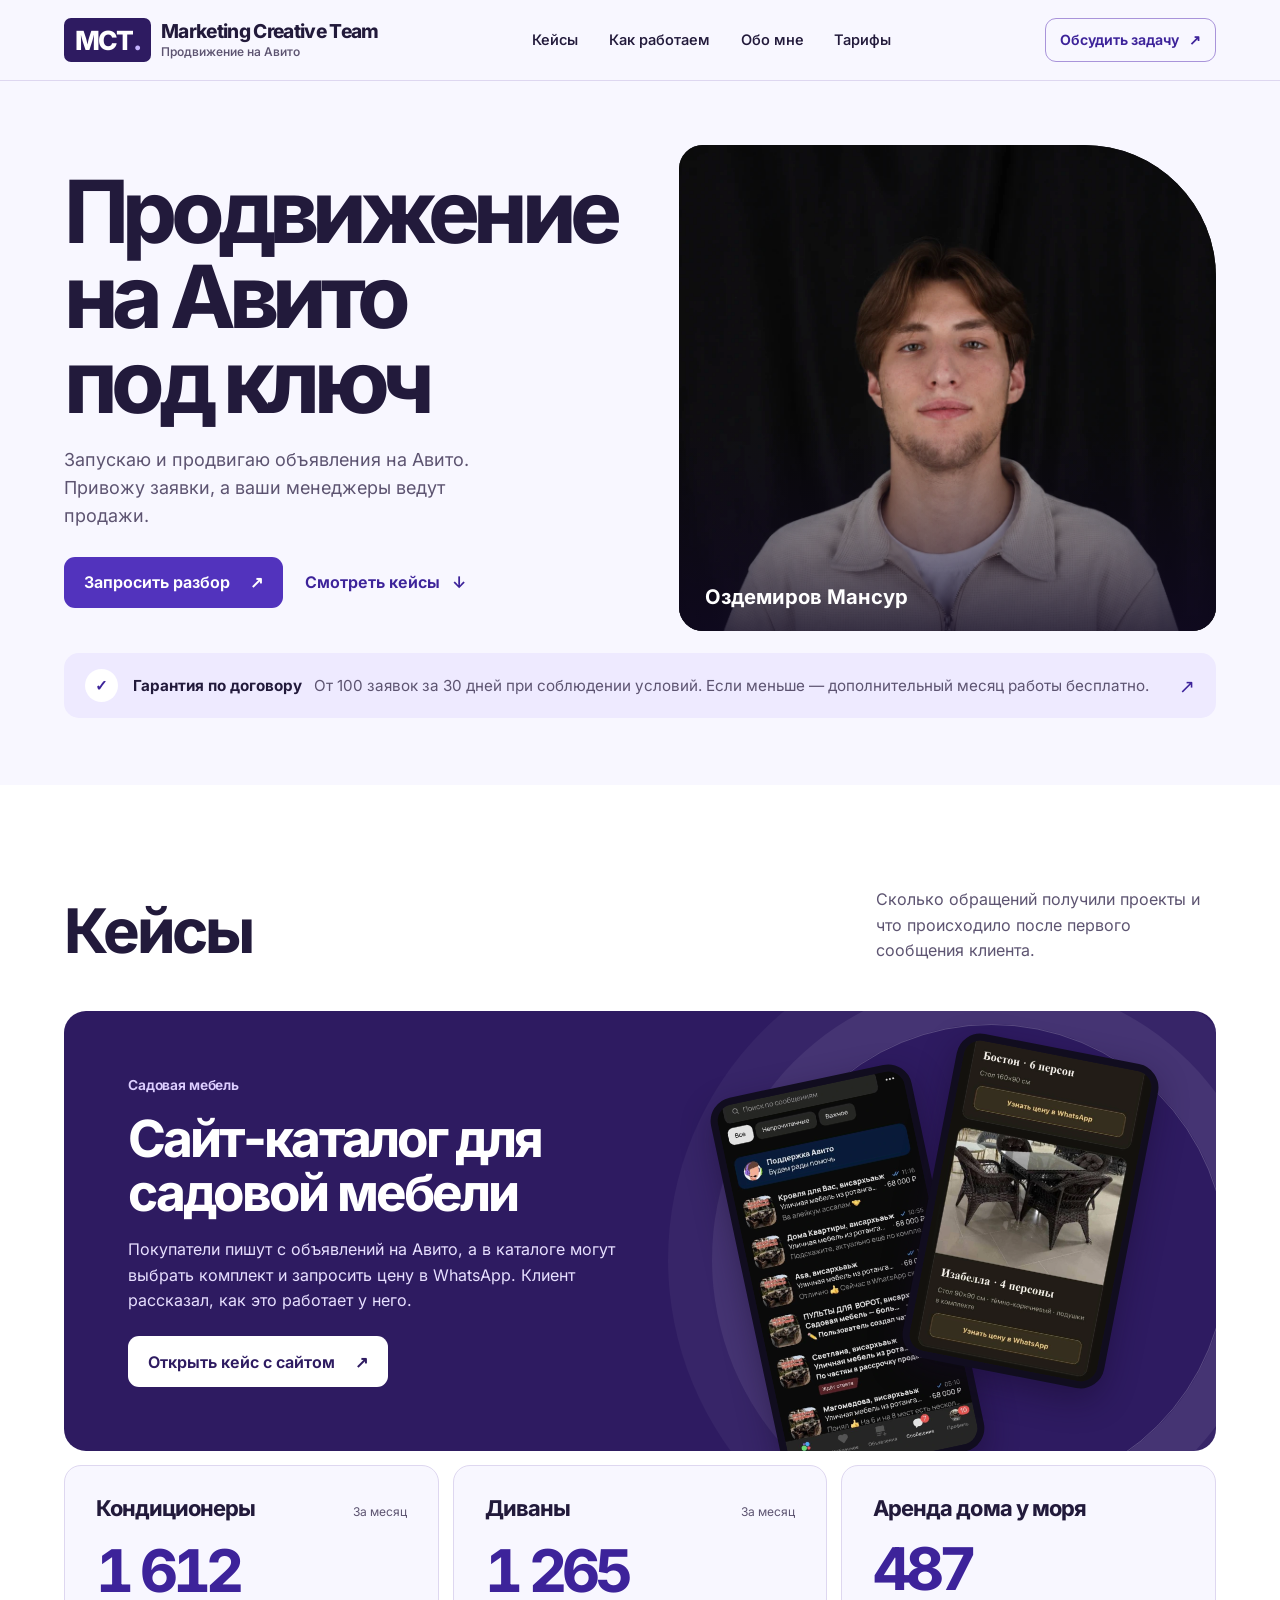
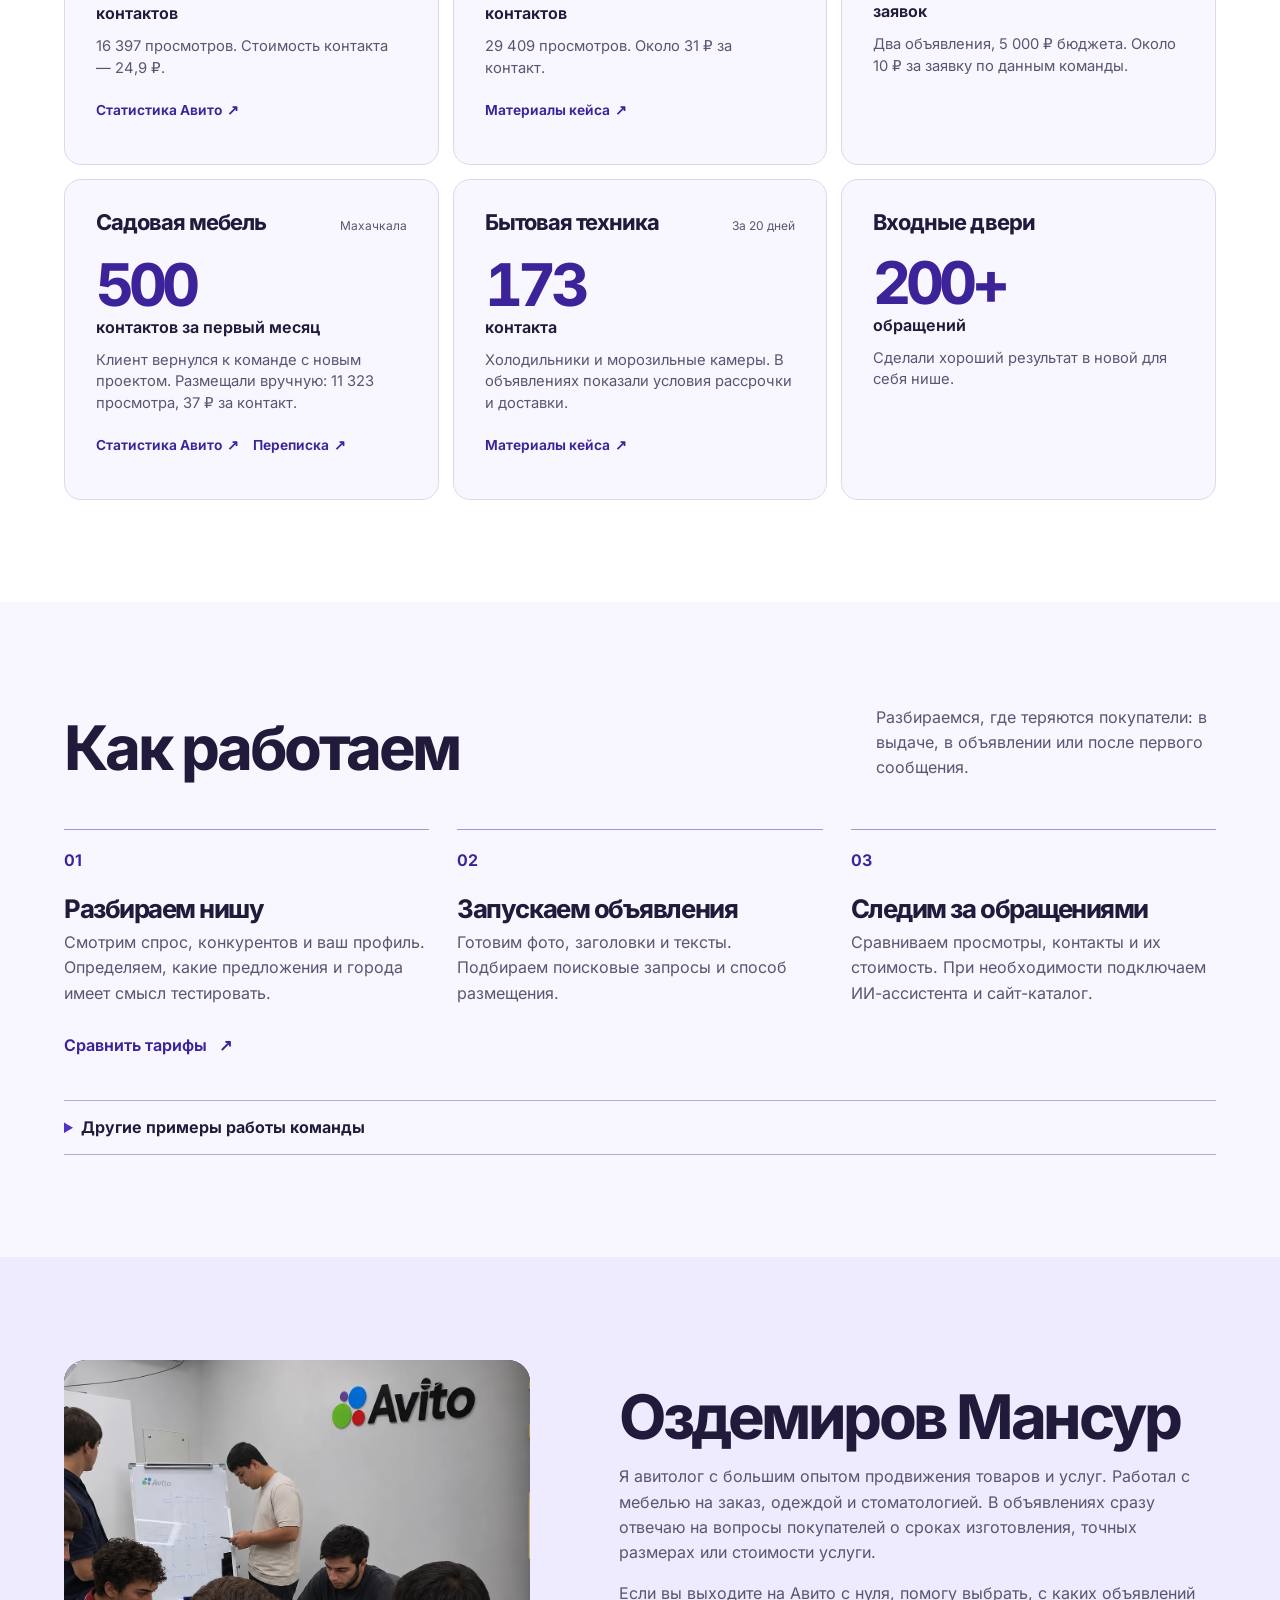
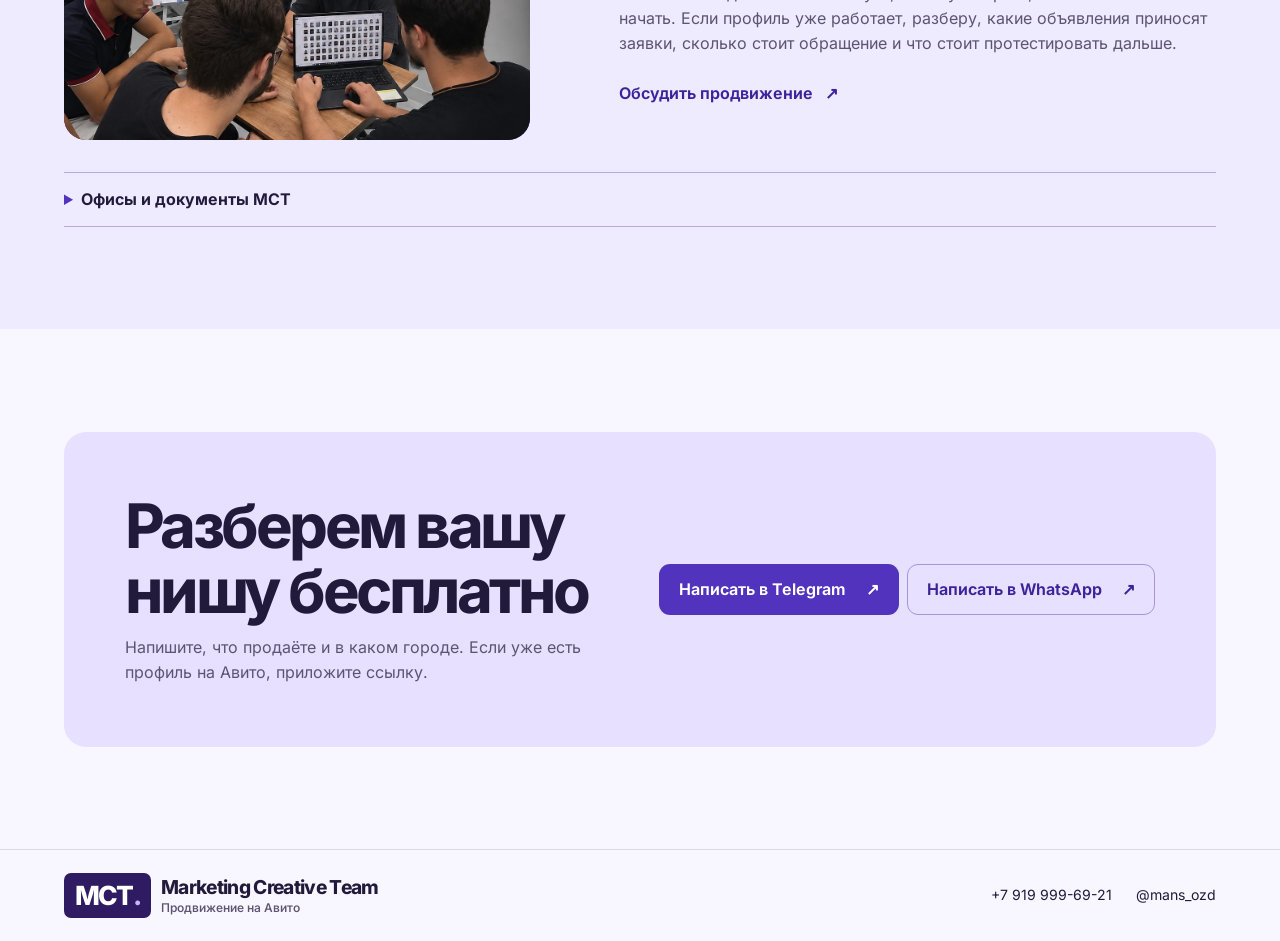
==== index.html @ f421b3e1 "Publish Marketing Creative Team website" ====
<!doctype html>
<html lang="ru">
<head>
  <meta charset="utf-8">
  <meta name="viewport" content="width=device-width, initial-scale=1">
  <meta name="description" content="Marketing Creative Team. Продвижение бизнеса на Авито, кейсы с цифрами, тарифы и бесплатный разбор ниши.">
  <meta name="theme-color" content="#f8f7ff">
  <title>Marketing Creative Team — продвижение бизнеса на Авито</title>
  <link rel="icon" href="assets/mct-contrast-icon.png" type="image/png" sizes="96x96">
  <link rel="stylesheet" href="style.css">
  <script src="site.js" defer></script>
</head>
<body>
  <a class="skip" href="#main">К содержанию</a>
  <header class="header">
    <div class="shell header-inner">
      <a class="brand" href="index.html"><span class="brand-mark" aria-hidden="true">MCT<span>.</span></span><span class="brand-name">Marketing Creative Team<small>Продвижение на Авито</small></span></a>
      <nav class="nav" aria-label="Основная навигация">
        <a href="#cases">Кейсы</a><a href="#work">Как работаем</a><a href="#about">Обо мне</a><a href="tariffs.html">Тарифы</a>
      </nav>
      <a class="button button-small button-outline header-action" href="#contact">Обсудить задачу <span aria-hidden="true">↗</span></a>
    </div>
  </header>

  <main id="main">
    <section class="shell hero" aria-labelledby="hero-title">
      <div class="hero-copy">
        <h1 id="hero-title">Продвижение<br>на Авито<br>под ключ</h1>
        <p class="hero-lead">Запускаю и продвигаю объявления на Авито. Привожу заявки, а ваши менеджеры ведут продажи.</p>
        <div class="actions">
          <a class="button" href="#contact">Запросить разбор <span aria-hidden="true">↗</span></a>
          <a class="text-link" href="#cases">Смотреть кейсы <span aria-hidden="true">↓</span></a>
        </div>
      </div>
      <figure class="hero-media">
        <img src="assets/portraits/medium-retouched.webp" width="1536" height="1024" alt="Портрет Мансура" fetchpriority="high">
        <figcaption><strong>Оздемиров Мансур</strong></figcaption>
      </figure>
      <a class="hero-guarantee" href="tariffs.html#guarantee">
        <span class="seal" aria-hidden="true">✓</span>
        <span><strong>Гарантия по договору</strong><span>От 100 заявок за 30 дней при соблюдении условий. Если меньше — дополнительный месяц работы бесплатно.</span></span>
        <span class="guarantee-arrow" aria-hidden="true">↗</span>
      </a>
    </section>

    <section class="cases-band" id="cases" aria-labelledby="cases-title">
      <div class="shell section">
        <div class="section-head">
          <h2 id="cases-title">Кейсы</h2>
          <p>Сколько обращений получили проекты и что происходило после первого сообщения клиента.</p>
        </div>

        <article class="feature">
          <div class="feature-copy">
            <p class="label">Садовая мебель</p>
            <h3>Сайт-каталог для садовой мебели</h3>
            <p>Покупатели пишут с объявлений на Авито, а в каталоге могут выбрать комплект и запросить цену в WhatsApp. Клиент рассказал, как это работает у него.</p>
            <a class="button button-light" href="showcase.html">Открыть кейс с сайтом <span aria-hidden="true">↗</span></a>
          </div>
          <div class="feature-art" aria-hidden="true">
            <span class="device device-chat"><img src="assets/cases/06.webp" width="600" height="1198" alt="" loading="lazy"></span>
            <span class="device device-site"><img src="assets/cases/07.webp" width="600" height="992" alt="" loading="lazy"></span>
          </div>
        </article>

        <div class="case-grid">
          <article class="case-card">
            <div class="case-top"><h3>Кондиционеры</h3><span>За месяц</span></div>
            <p class="metric">1 612</p><p class="metric-label">контактов</p>
            <p class="case-caption">16 397 просмотров. Стоимость контакта — 24,9 ₽.</p>
            <a class="text-link" data-evidence href="assets/cases/01.webp" data-caption="Кондиционеры. Статистика Авито">Статистика Авито <span aria-hidden="true">↗</span></a>
          </article>
          <article class="case-card">
            <div class="case-top"><h3>Диваны</h3><span>За месяц</span></div>
            <p class="metric">1 265</p><p class="metric-label">контактов</p>
            <p class="case-caption">29 409 просмотров. Около 31 ₽ за контакт.</p>
            <a class="text-link" data-evidence href="assets/cases/02.webp" data-caption="Диваны. Сводка по проекту">Материалы кейса <span aria-hidden="true">↗</span></a>
          </article>
          <article class="case-card">
            <div class="case-top"><h3>Аренда дома у моря</h3></div>
            <p class="metric">487</p><p class="metric-label">заявок</p>
            <p class="case-caption">Два объявления, 5 000 ₽ бюджета. Около 10 ₽ за заявку по данным команды.</p>
          </article>
          <article class="case-card">
            <div class="case-top"><h3>Садовая мебель</h3><span>Махачкала</span></div>
            <p class="metric">500</p><p class="metric-label">контактов за первый месяц</p>
            <p class="case-caption">Клиент вернулся к команде с новым проектом. Размещали вручную: 11 323 просмотра, 37 ₽ за контакт.</p>
            <div class="case-links">
              <a class="text-link" data-evidence href="assets/cases/04.webp" data-caption="Садовая мебель в Махачкале. Статистика за месяц">Статистика Авито <span aria-hidden="true">↗</span></a>
              <a class="text-link" data-evidence href="assets/cases/05.webp" data-caption="Переписка с клиентом, который вернулся с новым проектом">Переписка <span aria-hidden="true">↗</span></a>
            </div>
          </article>
          <article class="case-card">
            <div class="case-top"><h3>Бытовая техника</h3><span>За 20 дней</span></div>
            <p class="metric">173</p><p class="metric-label">контакта</p>
            <p class="case-caption">Холодильники и морозильные камеры. В объявлениях показали условия рассрочки и доставки.</p>
            <a class="text-link" data-evidence href="assets/cases/03.webp" data-caption="Бытовая техника. Объявление и сообщения на Авито">Материалы кейса <span aria-hidden="true">↗</span></a>
          </article>
          <article class="case-card">
            <div class="case-top"><h3>Входные двери</h3></div>
            <p class="metric">200+</p><p class="metric-label">обращений</p>
            <p class="case-caption">Сделали хороший результат в новой для себя нише.</p>
          </article>
        </div>
      </div>
    </section>

    <section class="shell section work" id="work" aria-labelledby="work-title">
      <div class="section-head">
        <h2 id="work-title">Как работаем</h2>
        <p>Разбираемся, где теряются покупатели: в выдаче, в объявлении или после первого сообщения.</p>
      </div>
      <ol class="steps">
        <li><h3>Разбираем нишу</h3><p>Смотрим спрос, конкурентов и ваш профиль. Определяем, какие предложения и города имеет смысл тестировать.</p></li>
        <li><h3>Запускаем объявления</h3><p>Готовим фото, заголовки и тексты. Подбираем поисковые запросы и способ размещения.</p></li>
        <li><h3>Следим за обращениями</h3><p>Сравниваем просмотры, контакты и их стоимость. При необходимости подключаем ИИ-ассистента и сайт-каталог.</p></li>
      </ol>
      <a class="text-link" href="tariffs.html">Сравнить тарифы <span aria-hidden="true">↗</span></a>
      <details class="team-archive work-examples">
        <summary>Другие примеры работы команды</summary>
        <div class="archive-grid">
          <a data-evidence href="assets/cases/10.webp" data-caption="Ответы ассистента о комплектации"><img src="assets/cases/10.webp" width="600" height="754" alt="" loading="lazy"><span>Ответы о комплектации</span></a>
          <a data-evidence href="assets/cases/11.webp" data-caption="Ответ о модели с контактом продавца в WhatsApp"><img src="assets/cases/11.webp" width="600" height="530" alt="" loading="lazy"><span>Переход в WhatsApp</span></a>
          <a data-evidence href="assets/cases/18.webp" data-caption="Сайт с вариантами связи и адресом магазина"><img src="assets/cases/18.webp" width="600" height="979" alt="" loading="lazy"><span>Контакты на сайте</span></a>
        </div>
      </details>
    </section>

    <section class="about-band" id="about" aria-labelledby="about-title">
      <div class="shell section">
        <div class="about">
          <figure class="about-team"><img src="assets/team-office.webp" width="1148" height="1370" alt="Команда МСТ за работой в офисе" loading="lazy"></figure>
          <div class="about-copy">
            <h2 id="about-title">Оздемиров Мансур</h2>
            <p>Я авитолог с большим опытом продвижения товаров и услуг. Работал с мебелью на заказ, одеждой и стоматологией. В объявлениях сразу отвечаю на вопросы покупателей о сроках изготовления, точных размерах или стоимости услуги.</p>
            <p>Если вы выходите на Авито с нуля, помогу выбрать, с каких объявлений начать. Если профиль уже работает, разберу, какие объявления приносят заявки, сколько стоит обращение и что стоит протестировать дальше.</p>
            <a class="text-link" href="#contact">Обсудить продвижение <span aria-hidden="true">↗</span></a>
          </div>
        </div>
        <details class="team-archive">
          <summary>Офисы и документы МСТ</summary>
          <div class="archive-grid">
            <a data-evidence href="assets/cases/12.webp" data-caption="Офис команды МСТ"><img src="assets/cases/12.webp" width="900" height="1200" alt="" loading="lazy"><span>Офис МСТ</span></a>
            <a data-evidence href="assets/cases/09.webp" data-caption="Сертификаты и благодарности в офисе команды МСТ"><img src="assets/cases/09.webp" width="800" height="450" alt="" loading="lazy"><span>Сертификаты в офисе</span></a>
            <a data-evidence href="assets/cases/16.webp" data-caption="Благодарность от «Капитал Строй» команде МСТ"><img src="assets/cases/16.webp" width="600" height="1066" alt="" loading="lazy"><span>Благодарность МСТ</span></a>
            <a data-evidence href="assets/certificate-sample.webp" data-caption="Образец сертификата с именем «Оздемиров Мансур»"><img src="assets/certificate-sample.webp" width="1677" height="938" alt="" loading="lazy"><span>Образец сертификата</span></a>
          </div>
          <p class="archive-addresses">Махачкала, проспект Имама Шамиля, 4/1. Хасавюрт, улица Датуева, 38.</p>
        </details>
      </div>
    </section>

    <section class="shell section" id="contact" aria-labelledby="contact-title">
      <div class="contact">
        <div class="contact-copy">
          <h2 id="contact-title">Разберем вашу нишу бесплатно</h2>
          <p>Напишите, что продаёте и в каком городе. Если уже есть профиль на Авито, приложите ссылку.</p>
        </div>
        <div class="actions">
          <a class="button" href="https://t.me/mans_ozd">Написать в Telegram <span aria-hidden="true">↗</span></a>
          <a class="button button-outline" href="https://wa.me/79199996921?text=Здравствуйте!%20Хочу%20бесплатный%20разбор%20ниши">Написать в WhatsApp <span aria-hidden="true">↗</span></a>
        </div>
      </div>
    </section>
  </main>
  <footer class="footer">
    <div class="shell footer-inner">
      <a class="brand" href="index.html"><span class="brand-mark" aria-hidden="true">MCT<span>.</span></span><span class="brand-name">Marketing Creative Team<small>Продвижение на Авито</small></span></a>
      <a href="tel:+79199996921">+7 919 999-69-21</a>
      <a href="https://t.me/mans_ozd">@mans_ozd</a>
    </div>
  </footer>
</body>
</html>
---- style.css ----
@font-face {
  font-family: Inter;
  src: url("assets/fonts/inter-cyrillic.woff2") format("woff2");
  font-style: normal;
  font-weight: 400 800;
  font-display: swap;
  unicode-range: U+0301, U+0400-045F, U+0490-0491, U+04B0-04B1, U+2116;
}

@font-face {
  font-family: Inter;
  src: url("assets/fonts/inter-latin.woff2") format("woff2");
  font-style: normal;
  font-weight: 400 800;
  font-display: swap;
  unicode-range: U+0000-00FF, U+0131, U+0152-0153, U+02BB-02BC, U+02C6, U+02DA, U+02DC, U+0304, U+0308, U+0329, U+2000-206F, U+20A0-20CF, U+2122, U+2191, U+2193, U+2212, U+2215, U+FEFF, U+FFFD;
}

:root {
  color-scheme: light;
  --paper: #f8f7ff;
  --white: #fff;
  --ink: #221a3b;
  --muted: #5d5471;
  --violet: #5233bd;
  --violet-deep: #3d239a;
  --lavender: #e7e0ff;
  --wash: #eeeaff;
  --line: #ded7f0;
  --plum: #2e1b61;
  --shell: 1240px;
  --gutter: clamp(20px, 5vw, 72px);
  --section: clamp(62px, 8vw, 112px);
  font: 400 16px/1.58 Inter, Arial, sans-serif;
  color: var(--ink);
  background: var(--paper);
}

*, *::before, *::after { box-sizing: border-box; }
body { margin: 0; }
img { display: block; max-width: 100%; }
figure, p, h1, h2, h3, dl, dd { margin: 0; }
a { color: inherit; text-decoration: none; }
button { font: inherit; cursor: pointer; }
:focus-visible { outline: 3px solid var(--violet); outline-offset: 5px; }
[id] { scroll-margin-top: 24px; }
h1, h2, h3 { font-weight: 740; letter-spacing: -.057em; line-height: 1.06; }
h2 { font-size: clamp(2.2rem, 4.8vw, 4.3rem); }
h3 { font-size: clamp(1.2rem, 2vw, 1.65rem); }
p { max-width: 60ch; }

.shell { width: min(var(--shell), calc(100% - 2 * var(--gutter))); margin-inline: auto; }
.section { padding-block: var(--section); }
.skip {
  position: absolute;
  z-index: 3;
  top: 12px;
  left: 12px;
  padding: 10px 16px;
  transform: translateY(-160%);
  background: var(--white);
}
.skip:focus { transform: none; }
.header { border-bottom: 1px solid var(--line); }
.header-inner, .footer-inner { display: flex; align-items: center; gap: 24px; }
.header-inner { min-height: 80px; justify-content: space-between; }
.brand { display: inline-flex; align-items: center; gap: 10px; min-height: 44px; }
.brand-mark {
  flex: none;
  padding: .35em .4em;
  border-radius: 7px;
  background: var(--plum);
  color: var(--white);
  font-size: clamp(1.25rem, 2.4vw, 1.65rem);
  font-weight: 800;
  line-height: 1;
  letter-spacing: -.075em;
  white-space: nowrap;
}
.brand-mark > span { padding-left: .07em; color: #c5b4ff; }
.brand-name { font-size: clamp(1rem, 1.8vw, 1.2rem); line-height: 1.05; letter-spacing: -.035em; font-weight: 760; }
.brand small { display: block; margin-top: 4px; font-size: .75rem; line-height: 1.15; letter-spacing: normal; font-weight: 550; color: var(--muted); }
.nav { display: flex; align-items: center; gap: clamp(12px, 2.4vw, 36px); font-weight: 550; font-size: .91rem; }
.nav a { display: inline-flex; align-items: center; min-height: 44px; }
.nav a:hover, .nav [aria-current], .footer a:hover { color: var(--violet); }

.button, .text-link, .back-link { display: inline-flex; align-items: center; gap: 12px; width: fit-content; min-height: 44px; font-weight: 650; }
.button {
  justify-content: space-between;
  gap: 20px;
  padding: 13px 19px;
  min-height: 51px;
  color: var(--white);
  background: var(--violet);
  border: 1px solid transparent;
  border-radius: 11px;
  line-height: 1.25;
  transition: background-color 150ms, color 150ms, border-color 150ms;
}
.button:hover { background: var(--violet-deep); }
.button-small { min-height: 44px; padding: 10px 14px; font-size: .88rem; gap: 10px; }
.button-outline { background: transparent; color: var(--violet-deep); border-color: #a994da; }
.button-outline:hover { color: var(--violet-deep); background: var(--lavender); }
.button-light { color: var(--plum); background: var(--white); }
.button-light:hover { background: var(--lavender); }
.text-link, .back-link { color: var(--violet-deep); line-height: 1.3; }
.text-link:hover, .back-link:hover { text-decoration: underline; text-underline-offset: 4px; }
.actions { display: flex; flex-wrap: wrap; align-items: center; gap: 13px 22px; }

.hero {
  display: grid;
  grid-template-columns: 1.02fr 1fr;
  gap: 22px clamp(22px, 5vw, 76px);
  align-items: stretch;
  padding-block: clamp(38px, 5vw, 68px) clamp(42px, 5.2vw, 72px);
}
.hero-copy { align-self: center; padding-block: 18px; }
.hero h1 {
  margin: 0 0 21px;
  font-size: clamp(3.2rem, 6.8vw, 6.25rem);
  line-height: .98;
  letter-spacing: -.077em;
}
.hero-lead { font-size: clamp(1rem, 1.4vw, 1.2rem); color: var(--muted); max-width: 40ch; margin-bottom: 26px; }
.hero-media {
  isolation: isolate;
  position: relative;
  overflow: hidden;
  min-height: clamp(420px, 38vw, 540px);
  border-radius: 24px 132px 24px 24px;
  color: var(--white);
  background: #101012;
}
.hero-media img { position: absolute; inset: 0; width: 100%; height: 100%; object-fit: cover; object-position: center 53%; filter: brightness(1.12); }
.hero-media::after { content: ""; position: absolute; inset: 57% 0 0; background: linear-gradient(transparent, #100923c9); }
.hero-media figcaption { position: absolute; z-index: 1; left: 26px; bottom: 22px; line-height: 1.2; }
.hero-media figcaption strong { font-size: 1.26rem; }
.hero-guarantee {
  grid-column: 1 / -1;
  display: grid;
  grid-template-columns: auto 1fr auto;
  align-items: center;
  gap: 15px;
  padding: 16px 21px;
  border-radius: 15px;
  background: var(--wash);
  font-size: .95rem;
}
.hero-guarantee > span:nth-child(2) { display: flex; align-items: baseline; flex-wrap: wrap; gap: 2px 12px; }
.hero-guarantee > span:nth-child(2) > span { color: var(--muted); }
.hero-guarantee:hover strong { text-decoration: underline; text-underline-offset: 4px; }
.seal { display: grid; width: 33px; aspect-ratio: 1; place-items: center; border-radius: 50%; color: var(--violet-deep); background: var(--white); font-weight: 760; }
.guarantee-arrow { color: var(--violet-deep); font-size: 1.2rem; }

.cases-band { background: var(--white); }
.section-head {
  display: grid;
  grid-template-columns: 1fr minmax(0, 340px);
  align-items: end;
  gap: 12px 36px;
  margin-bottom: clamp(26px, 4vw, 48px);
}
.section-head p { color: var(--muted); }
.feature {
  display: grid;
  grid-template-columns: 1.08fr 1fr;
  position: relative;
  isolation: isolate;
  overflow: hidden;
  min-height: 370px;
  border-radius: 22px;
  background: var(--plum);
  color: var(--white);
}
.feature-copy { position: relative; z-index: 1; align-self: center; padding: clamp(24px, 5vw, 68px); padding-right: 0; }
.feature-copy h3 { margin-block: 14px 18px; font-size: clamp(2rem, 4vw, 3.65rem); }
.feature-copy > p:not(.label) { margin-bottom: 23px; color: #e7dfff; }
.label { font-size: .86rem; font-weight: 650; color: var(--violet-deep); letter-spacing: -.01em; }
.feature .label { color: #ddceff; }
.feature a:focus-visible { outline-color: var(--white); }
.feature-art { position: relative; min-height: 315px; }
.feature-art::before {
  position: absolute;
  content: "";
  width: 85%;
  aspect-ratio: 1;
  top: 3%;
  right: -2%;
  border: 1px solid #ffffff35;
  border-radius: 50%;
  box-shadow: 0 0 0 44px #ffffff12, 0 0 0 88px #ffffff0b;
}
.device {
  display: block;
  position: absolute;
  width: clamp(112px, 40%, 205px);
  overflow: hidden;
  border: 7px solid #110d1f;
  border-radius: 24px;
  background: #110d1f;
  box-shadow: 0 12px 32px #1509276e;
}
.device img { width: 100%; height: auto; }
.device-chat { top: 15%; left: 15%; transform: rotate(-12deg); }
.device-site { top: 8%; left: 48%; transform: rotate(11deg); }

.case-grid { display: grid; grid-template-columns: repeat(3, minmax(0, 1fr)); gap: 14px; margin-top: 14px; }
.case-card {
  display: flex;
  flex-direction: column;
  min-width: 0;
  min-height: 247px;
  padding: clamp(17px, 2.6vw, 31px);
  background: var(--paper);
  border: 1px solid var(--line);
  border-radius: 17px;
}
.case-top { display: flex; flex-wrap: wrap; align-items: baseline; justify-content: space-between; gap: 4px 10px; margin-bottom: 20px; }
.case-top h3 { font-size: clamp(1rem, 1.7vw, 1.4rem); letter-spacing: -.045em; }
.case-top > span { font-size: .75rem; color: var(--muted); }
.metric { color: var(--violet-deep); font-weight: 740; font-size: clamp(2.7rem, 4.6vw, 4.2rem); line-height: 1; letter-spacing: -.085em; font-variant-numeric: tabular-nums; }
.metric-label { font-weight: 650; }
.case-caption { padding-block: 10px; color: var(--muted); line-height: 1.45; font-size: .92rem; }
.case-links { display: flex; flex-wrap: wrap; column-gap: 14px; margin-top: auto; }
.case-card > .text-link { margin-top: auto; }
.case-card .text-link { font-size: .86rem; gap: 5px; }

.steps { display: grid; grid-template-columns: repeat(3, minmax(0, 1fr)); gap: 28px; padding: 0; margin: 0 0 18px; list-style: none; counter-reset: steps; }
.steps li { counter-increment: steps; border-top: 1px solid #a994da; padding-top: 18px; }
.steps li::before { content: counter(steps, decimal-leading-zero); display: block; width: fit-content; color: var(--violet-deep); font-weight: 670; margin-bottom: 22px; }
.steps h3 { margin-bottom: 8px; }
.steps p { color: var(--muted); }
.about-band { background: var(--wash); }
.about { display: grid; grid-template-columns: .78fr 1fr; gap: clamp(24px, 7vw, 100px); align-items: center; }
.about-team { overflow: hidden; border-radius: 22px; background: var(--plum); }
.about-team img { width: 100%; height: clamp(270px, 31vw, 380px); object-fit: cover; object-position: center 26%; }
.about-copy > p { margin-block: 15px; color: var(--muted); }
.team-archive { margin-top: 32px; border-top: 1px solid #b9a9df; border-bottom: 1px solid #b9a9df; }
.team-archive summary { cursor: pointer; padding-block: 14px; font-weight: 680; min-height: 48px; }
.team-archive summary::marker { color: var(--violet); }
.archive-grid { display: grid; grid-template-columns: repeat(4, minmax(0, 1fr)); gap: 12px; padding-block: 3px 16px; }
.work-examples .archive-grid { grid-template-columns: repeat(auto-fit, minmax(min(100%, 145px), 1fr)); max-width: 650px; }
.archive-grid a { display: grid; gap: 5px; align-content: start; font-size: .8rem; font-weight: 650; }
.archive-grid img { width: 100%; aspect-ratio: 4/3; height: auto; object-fit: cover; border-radius: 8px; }
.archive-grid a:hover span { text-decoration: underline; }
.archive-addresses { padding-bottom: 17px; color: var(--muted); }

.contact {
  display: grid;
  grid-template-columns: minmax(0, 1fr) auto;
  align-items: center;
  gap: 22px 32px;
  padding: clamp(23px, 5vw, 61px);
  border-radius: 22px;
  background: var(--lavender);
}
.contact-copy p { color: var(--muted); margin-top: 12px; }
.contact .actions { gap: 8px; }
.footer { border-top: 1px solid var(--line); }
.footer-inner { min-height: 91px; padding-block: 12px; flex-wrap: wrap; font-size: .88rem; }
.footer .brand { margin-right: auto; }
.footer-inner > a { min-height: 44px; display: inline-flex; align-items: center; }

.inner-page { padding-top: clamp(36px, 6vw, 80px); }
.inner-intro { margin-bottom: clamp(31px, 5vw, 58px); }
.inner-intro h1 { margin-block: 12px 16px; font-size: clamp(3rem, 7.5vw, 6.25rem); }
.inner-intro > p { color: var(--muted); font-size: clamp(1rem, 2vw, 1.2rem); }
.plans { display: grid; grid-template-columns: repeat(3, minmax(0, 1fr)); gap: 14px; }
.plan {
  display: flex;
  flex-direction: column;
  align-items: flex-start;
  min-width: 0;
  padding: clamp(16px, 2.8vw, 32px);
  background: var(--white);
  border: 1px solid var(--line);
  border-radius: 18px;
}
.plan-highlight { background: var(--wash); border-color: #a994da; }
.plan-intro h2 { font-size: clamp(1.3rem, 2.3vw, 2rem); }
.price { font-size: clamp(1.85rem, 4vw, 3.75rem); font-weight: 760; color: var(--violet-deep); letter-spacing: -.08em; white-space: nowrap; }
.price span { font-size: .64em; letter-spacing: -.02em; }
.plan-intro > p:last-child { color: var(--muted); }
.plan ul, .guarantee-detail ul { padding-left: 1.15em; margin-block: 20px; }
.plan li, .guarantee-detail li { margin-bottom: 8px; }
.plan li::marker, .guarantee-detail li::marker { color: var(--violet); }
.plan > .button { margin-top: auto; font-size: .9rem; gap: 10px; }
.compare h2 { margin-bottom: 23px; }
.compare-list > div { display: grid; grid-template-columns: repeat(4, minmax(0, 1fr)); gap: 12px 20px; border-top: 1px solid var(--line); padding: 16px 0; }
.compare-list > div:last-child { border-bottom: 1px solid var(--line); }
.compare-list dt { font-weight: 760; }
.compare-list dd { color: var(--muted); }
.compare-list b { display: block; font-size: .8rem; font-weight: 650; color: var(--violet-deep); }
.guarantee-detail, .end-panel { display: grid; grid-template-columns: 1fr 1fr; gap: 22px 40px; align-items: center; }
.guarantee-detail { background: var(--lavender); border-radius: 22px; padding: clamp(22px, 5vw, 56px); }
.guarantee-detail h2 { margin-block: 10px 13px; }
.guarantee-detail p:not(.label), .end-panel p { color: var(--muted); }
.guarantee-detail ul { margin-block: 13px 2px; }
.end-panel { grid-template-columns: 1fr auto; }
.end-panel h2 { font-size: clamp(2rem, 4vw, 3.5rem); margin-bottom: 9px; }

.case-evidence-grid {
  display: grid;
  grid-template-columns: repeat(3, minmax(0, 1fr));
  gap: 14px;
}
.case-evidence {
  display: flex;
  flex-direction: column;
  gap: 10px;
  padding: clamp(14px, 2vw, 26px);
  background: var(--white);
  border: 1px solid var(--line);
  border-radius: 17px;
}
.case-evidence h2 { font-size: clamp(1.25rem, 2.5vw, 1.9rem); letter-spacing: -.045em; }
.case-evidence p { color: var(--muted); font-size: .92rem; }
.case-shot {
  display: grid;
  justify-items: center;
  gap: 2px;
  margin-top: auto;
  padding: 12px 8px 0;
  background: var(--wash);
  border-radius: 12px;
}
.case-shot img { width: auto; height: clamp(260px, 29vw, 390px); object-fit: contain; }
.case-shot > span { display: flex; align-items: center; gap: 6px; min-height: 44px; font-size: .88rem; font-weight: 650; color: var(--violet-deep); }
.case-shot:hover > span { text-decoration: underline; text-underline-offset: 4px; }

html:has(.evidence[open]) { overflow: hidden; }

.evidence {
  max-width: min(880px, calc(100% - 24px));
  max-height: calc(100dvh - 24px);
  width: fit-content;
  padding: 14px;
  overflow: hidden;
  border: 1px solid var(--line);
  border-radius: 16px;
  background: var(--white);
  color: var(--ink);
}
.evidence[open] { display: flex; flex-direction: column; gap: 8px; }
.evidence::backdrop { background: #1d1329c9; }
.evidence-head { display: flex; flex: none; align-items: center; justify-content: space-between; gap: 16px; }
.evidence-head p { font-weight: 670; }
.evidence button { width: 44px; height: 44px; flex: none; background: var(--wash); color: var(--ink); border: 0; border-radius: 8px; font-size: 1.45rem; }
.evidence img { width: auto; height: auto; min-height: 0; margin-inline: auto; object-fit: contain; }

@media (max-width: 1020px) {
  .header-inner { gap: 15px; }
  .nav { gap: 13px; font-size: .82rem; }
  .header-action { font-size: .78rem; }
  .hero-media { border-top-right-radius: 90px; }
  .case-grid { grid-template-columns: repeat(2, minmax(0, 1fr)); }
  .contact .actions { display: grid; }
  .contact .button { width: 100%; }
}

@media (max-width: 860px) {
  .header-inner { display: grid; grid-template-columns: 1fr auto; gap: 2px 10px; padding-top: 12px; }
  .nav { grid-column: 1 / -1; grid-row: 2; justify-content: space-between; gap: 6px; }
  .header-action { grid-column: 2; grid-row: 1; }
}

@media (max-width: 760px) {
  .hero { grid-template-columns: minmax(0, 1fr); gap: 16px; }
  .hero h1 { font-size: clamp(2.65rem, 13.5vw, 5rem); }
  .hero-copy { padding: 0 0 5px; }
  .hero-media { min-height: clamp(310px, 80vw, 420px); }
  .hero-media figcaption { left: 17px; bottom: 16px; }
  .hero-guarantee { padding: 12px; align-items: start; gap: 9px; font-size: .84rem; }
  .seal { width: 29px; }
  .section-head, .about, .feature, .case-evidence-grid, .guarantee-detail, .end-panel { grid-template-columns: 1fr; }
  .feature-copy { padding: 24px 20px 0; }
  .feature-copy h3 { margin-block: 10px; }
  .feature-copy > p:not(.label) { margin-bottom: 15px; }
  .feature-art { min-height: clamp(220px, 51vw, 300px); }
  .device { width: min(37%, 176px); }
  .device-chat { left: 20%; }
  .device-site { left: 49%; }
  .steps { grid-template-columns: 1fr; gap: 17px; }
  .steps li { padding-top: 12px; }
  .steps li::before { margin-bottom: 12px; }
  .about { gap: 24px; }
  .about-team { max-width: 470px; }
  .archive-grid { grid-template-columns: repeat(3, minmax(0, 1fr)); }
  .contact { grid-template-columns: 1fr; }
  .contact .actions { display: flex; }
  .contact .button { width: fit-content; }
  .case-shot img { height: clamp(300px, 70vw, 390px); }
  .plans { grid-template-columns: 1fr; }
  .price { font-size: 3rem; }
  .compare-list > div { grid-template-columns: repeat(3, minmax(0, 1fr)); gap: 8px 10px; }
  .compare-list dt { grid-column: 1 / -1; }
  .compare-list dd { font-size: .8rem; }
}

@media (max-width: 460px) {
  .brand { gap: 7px; }
  .brand-name { font-size: .94rem; }
  .brand small { font-size: .7rem; }
  .header-action { gap: 6px; padding-inline: 8px; }
  .nav { font-size: .77rem; }
  .hero .actions { gap: 6px 12px; }
  .hero .button, .hero .text-link { font-size: .88rem; }
  .hero .button { padding-inline: 12px; gap: 8px; }
  .case-grid { grid-template-columns: 1fr; }
  .case-card { min-height: 0; }
  .case-top { margin-bottom: 14px; }
  .archive-grid { grid-template-columns: repeat(2, minmax(0, 1fr)); }
  .footer .brand { width: 100%; }
  .footer-inner { gap: 0 20px; }
}

@media (max-width: 375px) {
  .header-action { max-width: 98px; }
  .brand-name { font-size: .88rem; }
}

@media (prefers-reduced-motion: reduce) {
  *, *::before, *::after { transition-duration: 0s !important; }
}
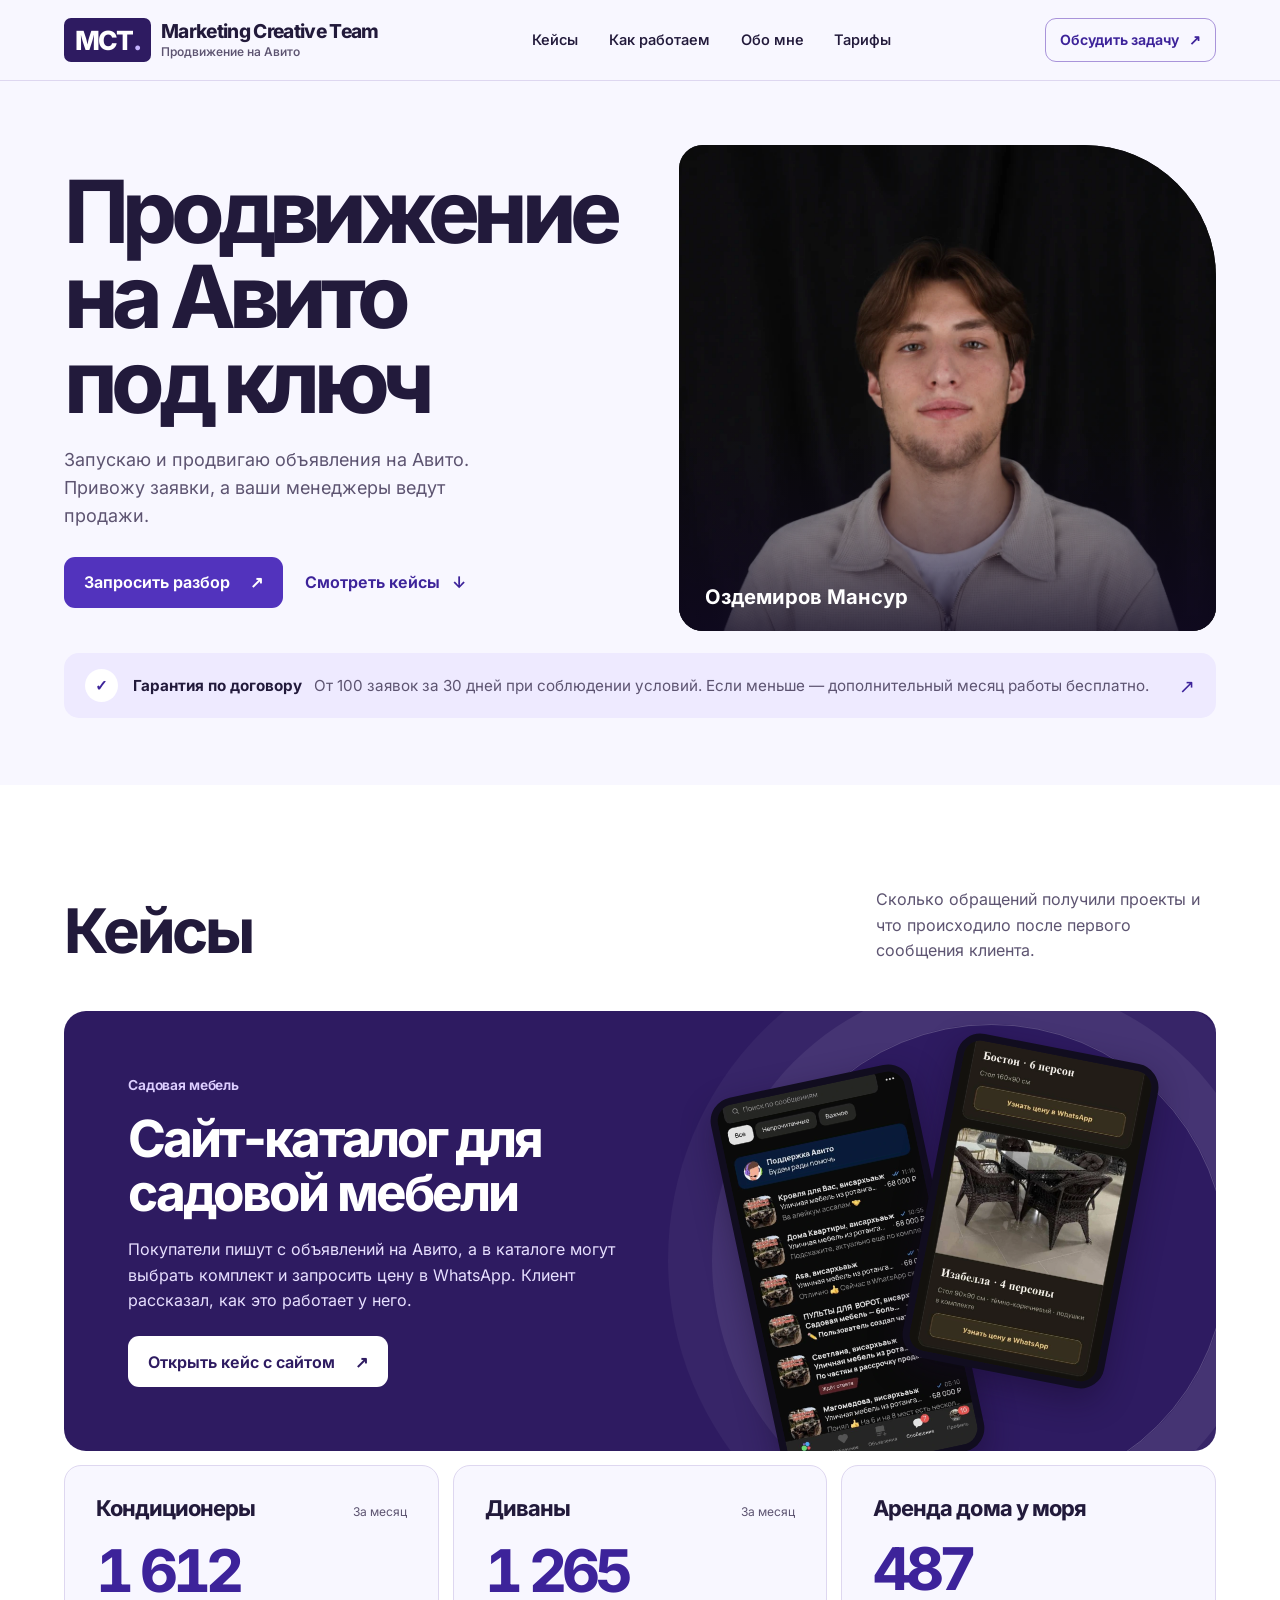
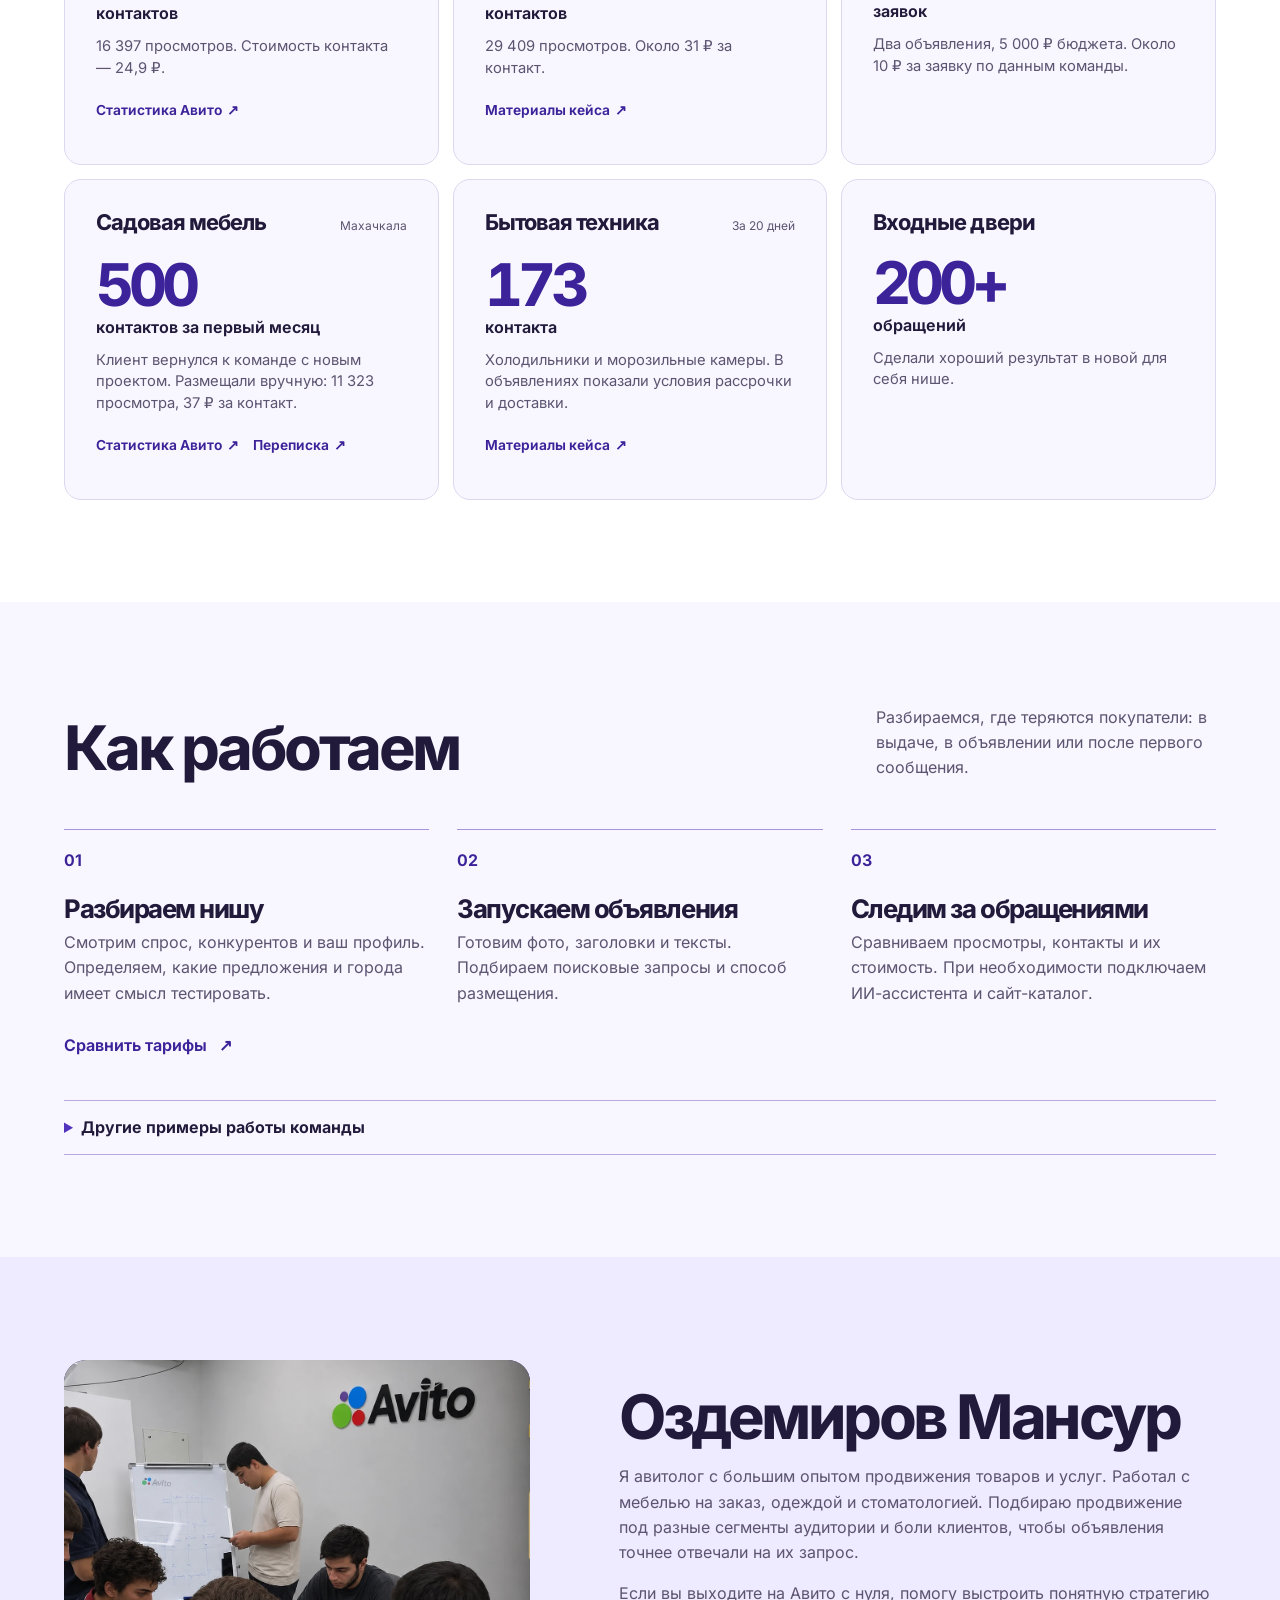
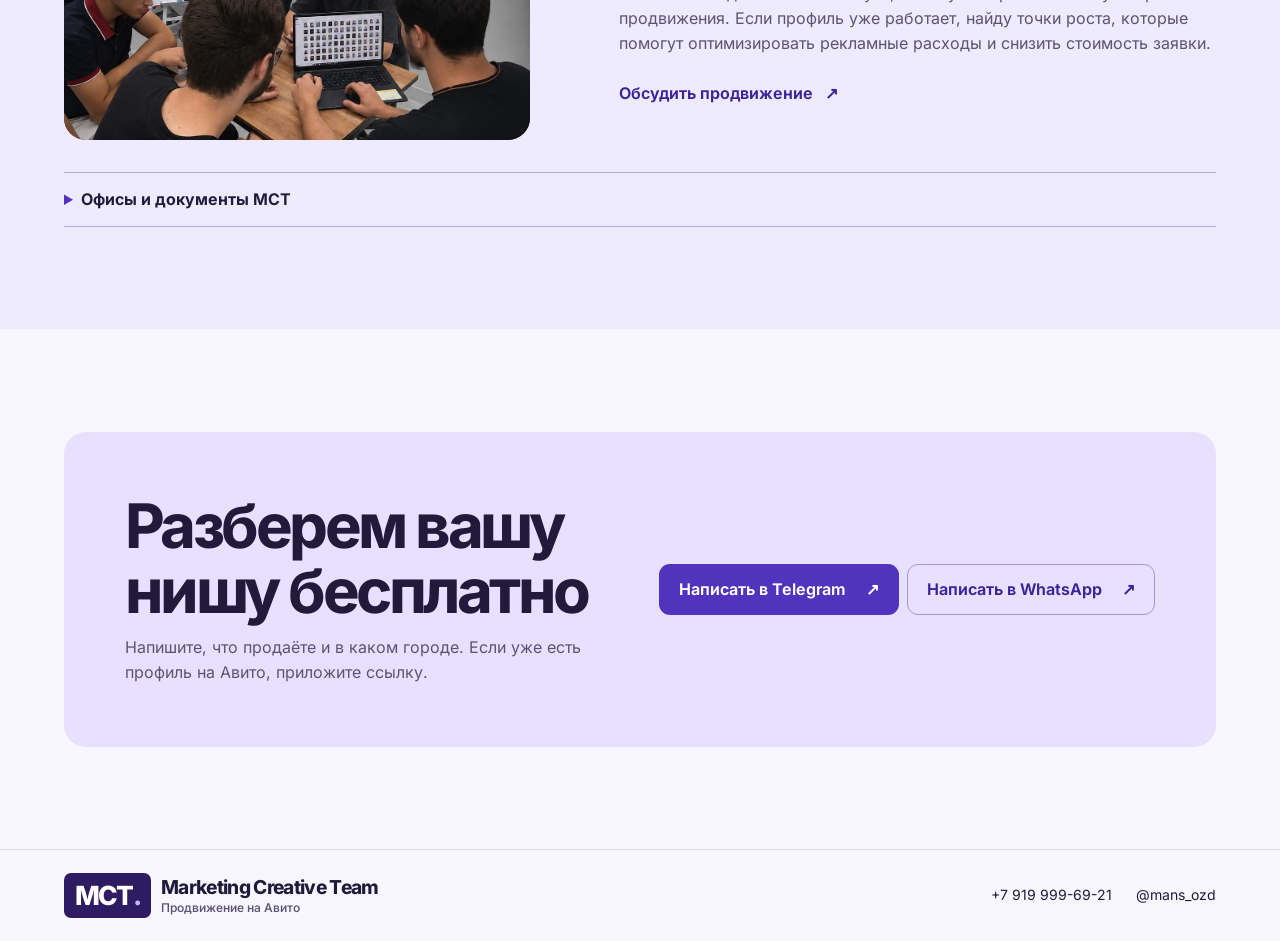
==== commit f3d0731b: "Refine personal service description" ====
--- a/index.html
+++ b/index.html
@@ -132,8 +132,8 @@
           <figure class="about-team"><img src="assets/team-office.webp" width="1148" height="1370" alt="Команда МСТ за работой в офисе" loading="lazy"></figure>
           <div class="about-copy">
             <h2 id="about-title">Оздемиров Мансур</h2>
-            <p>Я авитолог с большим опытом продвижения товаров и услуг. Работал с мебелью на заказ, одеждой и стоматологией. В объявлениях сразу отвечаю на вопросы покупателей о сроках изготовления, точных размерах или стоимости услуги.</p>
-            <p>Если вы выходите на Авито с нуля, помогу выбрать, с каких объявлений начать. Если профиль уже работает, разберу, какие объявления приносят заявки, сколько стоит обращение и что стоит протестировать дальше.</p>
+            <p>Я авитолог с большим опытом продвижения товаров и услуг. Работал с мебелью на заказ, одеждой и стоматологией. Подбираю продвижение под разные сегменты аудитории и боли клиентов, чтобы объявления точнее отвечали на их запрос.</p>
+            <p>Если вы выходите на Авито с нуля, помогу выстроить понятную стратегию продвижения. Если профиль уже работает, найду точки роста, которые помогут оптимизировать рекламные расходы и снизить стоимость заявки.</p>
             <a class="text-link" href="#contact">Обсудить продвижение <span aria-hidden="true">↗</span></a>
           </div>
         </div>
